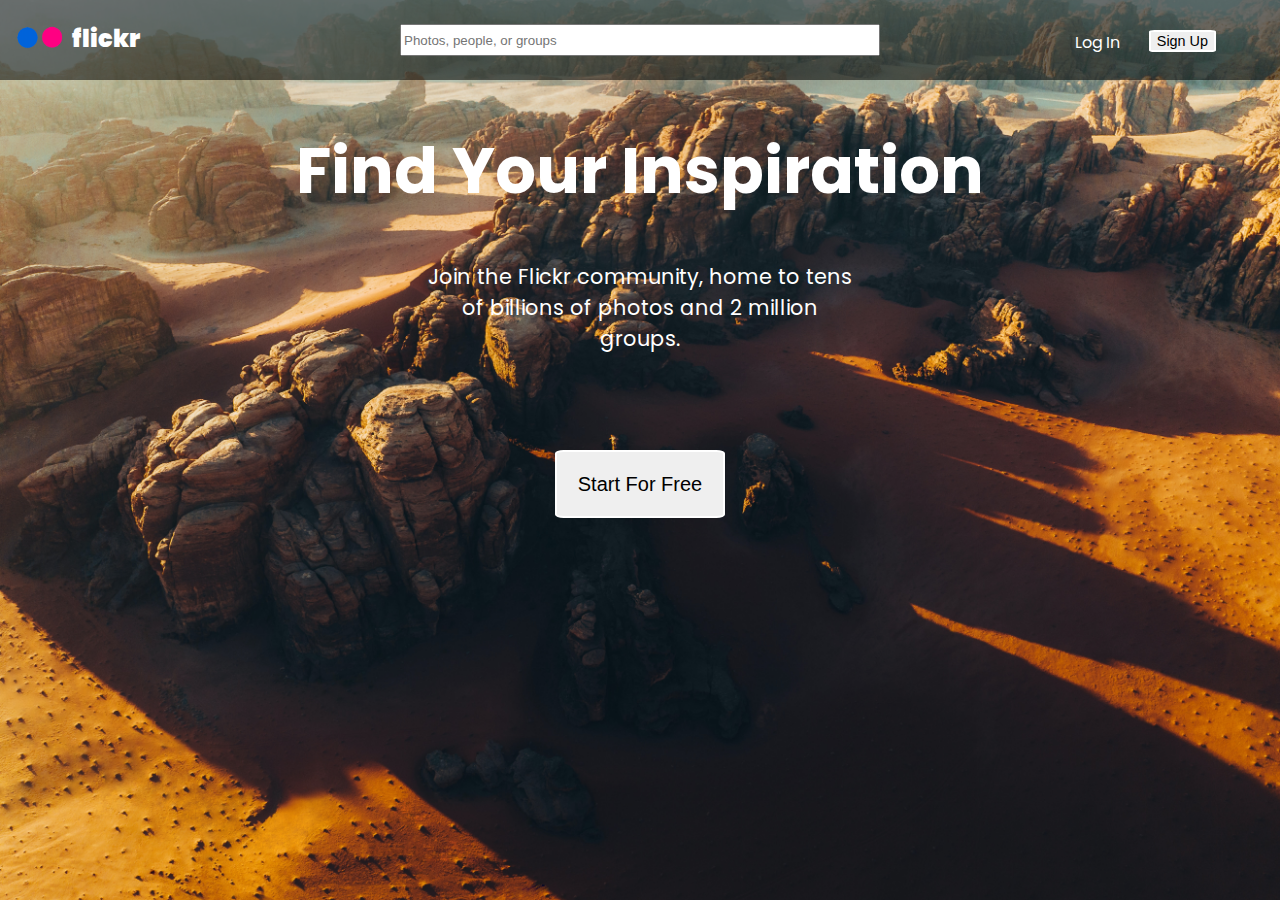
==== Flickr.html @ f09dc7c6 "Add files via upload" ====
<!DOCTYPE html>
<html lang="en">

<head>
    <meta charset="UTF-8">
    <meta name="viewport" content="width=device-width, initial-scale=1.0">
    <title>Flickr</title>
    <link rel="stylesheet" href="Flickr.css">
    <link rel="preconnect" href="https://fonts.googleapis.com">
    <link rel="preconnect" href="https://fonts.gstatic.com" crossorigin>
    <link href="https://fonts.googleapis.com/css2?family=Poppins&display=swap" rel="stylesheet">
</head>

<body>

    <div class="container">
        <header>
            <div class="left">
                <img class="logo" src="flickr-logo-png-17.png" alt="">
                <div class="logo-text">flickr</div>
            </div>
            <div class="mid">
                <input type="search" class="searchBar" placeholder="Photos, people, or groups">
            </div>
            <div class="right">
                <span class="login"><a href="#">Log In</a></span>
                <button class="signUp"><a href="#">Sign Up</a></button>
            </div>
        </header>
    </div>
    <div class="content">
        <h1 class="heading">Find Your Inspiration</h1>
        <div class="lower-heading">Join the Flickr community, home to tens of billions of photos and 2 million groups.
        </div>
    </div>
    <button class="start-button">Start For Free</button>
</body>

</html>
---- Flickr.css ----
body {
    margin: 0px;
    padding: 0px;
    background-image: url(neom.jpg);
    background-size: cover;
    background-repeat: no-repeat;
    height: 100vh;
    font-family: Poppins, sans-serif;

}


header {
    display: flex;
    justify-content: space-between;
    align-items: flex-start;
    color: white;
    background-color: rgba(0, 0, 0, 0.55);
}

div {
    margin: 0px;
    padding: 0px;
}

.logo {
    width: 3rem;
    height: 3rem;
    position: absolute;
    top: 0.9rem;
    left: 1rem;
}


.logo-text {
    display: inline;
    position: absolute;
    top: 1.3rem;
    left: 4.5rem;
    font-size: x-large;
    font-weight: 900;
}

.logo-text:hover {
    cursor: pointer;
}

.searchBar {
    margin: 1.5rem;
    width: 30rem;
    height: 2rem;
}

.login a {
    margin: 1rem;
    text-decoration: none;
    color: white;
    position: absolute;
    top: 0.9rem;
    right: 9rem;
}

.signUp {
    font-size: 0.9rem;
    border-radius: 8%;
    border: solid white 2px;
    font-weight: 500;
    position: absolute;
    top: 1.9rem;
    right: 4rem;

}

.signUp a {
    text-decoration: none;
    color: black;
}

.signUp:hover {
    cursor: pointer;
    background-color: grey;
}

.content {
    font-size: 2rem;
    color: white;
    font-weight: 350px;
    display: block;
    text-align: center;
    margin: auto;

}

.lower-heading {
    font-size: 1.3rem;
    text-align: center;
    width: 27rem;
    margin: auto;
}

.start-button {
    padding: 1.3rem;
    font-size: 20px;
    margin: auto;
    margin-top: 6rem;
    margin-bottom: 6rem;
    border: solid white 2px;
    border-radius: 5%;
    cursor: pointer;
    display: block;
}

.start-button:hover {
    background-color: grey;
}

@media(max-width:899px) {
    .login {
        margin-left: 3rem;
        margin-right: 1rem;

    }

}

@media(max-width:850px) {
    .searchBar {
        width: 20rem;
    }
}

@media(max-width:720px) {
    .login a {
        right: 7.5rem;
    }

    .signUp {
        right: 2rem;
    }
}

@media(max-width:660px) {
    .searchBar {
        width: 12rem;
    }

    .login a {
        right: 6rem;
    }

    .signUp {
        right: 2rem;
    }

    .logo {
        height: 2rem;
        width: 2rem;
        top: 1.75rem;
    }

    .logo-text {
        font-size: medium;
        font-weight: 500;
        top: 2rem;
        left: 3.5rem;
    }
}

@media(max-width:460px) {
    .searchBar {
        width: 8rem;
    }

    .login a,
    .signUp {
        font-size: small;
        margin-left: 1rem;
    }

    .login a {
        right: 4.7rem;
    }

    .signUp {
        right: 1rem;
    }

    .searchBar {
        margin-top: 1.5rem;
        margin-left: 1rem;
        margin-right: 1rem;
    }

    .logo {
        left: 0.5rem;
    }

    .logo-text {
        left: 3rem;
    }

    .content {
        font-size: large;
    }
}
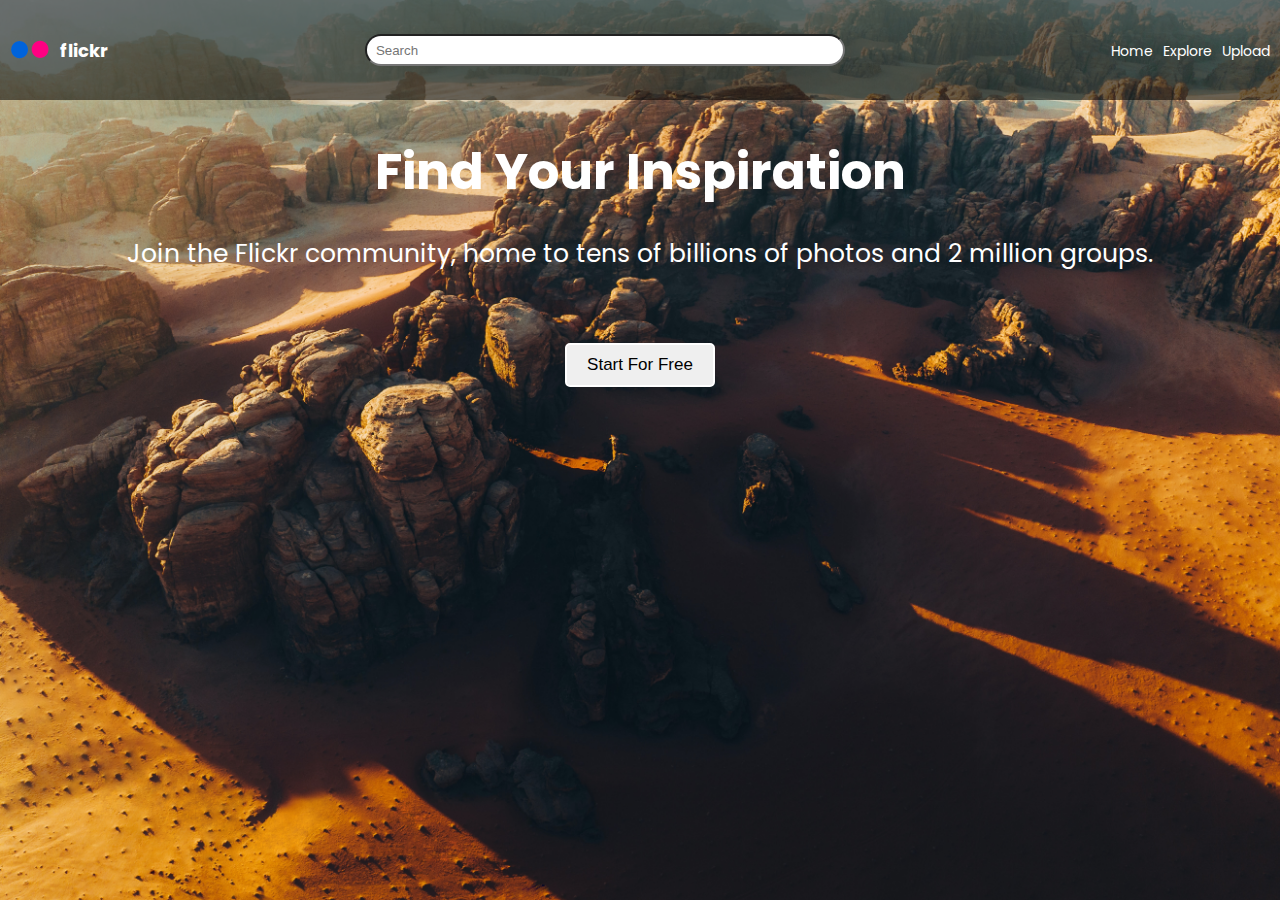
==== commit fc7a5f37: "Add files via upload" ====
--- a/Flickr.html
+++ b/Flickr.html
@@ -13,25 +13,32 @@
 
 <body>
 
-    <div class="container">
-        <header>
-            <div class="left">
-                <img class="logo" src="flickr-logo-png-17.png" alt="">
-                <div class="logo-text">flickr</div>
-            </div>
-            <div class="mid">
-                <input type="search" class="searchBar" placeholder="Photos, people, or groups">
-            </div>
-            <div class="right">
-                <span class="login"><a href="#">Log In</a></span>
-                <button class="signUp"><a href="#">Sign Up</a></button>
-            </div>
-        </header>
-    </div>
+    <header>
+        <div class="logo-container">
+            <img class="logo" src="flickr-logo-png-17.png" alt="">
+            <div class="logo-text">flickr</div>
+        </div>
+        <div class="search-container">
+            <input type="search" class="searchBar" placeholder="  Search">
+        </div>
+        <nav>
+            <ul>
+                <li><a href="#">Home</a></li>
+                <li><a href="#">Explore</a></li>
+                <li><a href="#">Upload</a></li>
+            </ul>
+        </nav>
+        <div class="menu-toggle">
+            <span></span>
+            <span></span>
+            <span></span>
+        </div>
+    </header>
+
     <div class="content">
         <h1 class="heading">Find Your Inspiration</h1>
-        <div class="lower-heading">Join the Flickr community, home to tens of billions of photos and 2 million groups.
-        </div>
+        <p class="subheading">Join the Flickr community, home to tens of billions of photos and 2 million groups.
+        </p>
     </div>
     <button class="start-button">Start For Free</button>
 </body>
--- a/Flickr.css
+++ b/Flickr.css
@@ -1,44 +1,55 @@
+html,
+body {
+    height: 100%;
+    overflow-x: hidden;
+}
+
+.container {
+    min-height: 100%;
+    display: flex;
+    flex-direction: column;
+}
+
+.content {
+    flex: 1;
+}
+
+/* The above part is added so that when the screen size reduces, no white space is seen. */
+
 body {
     margin: 0px;
     padding: 0px;
     background-image: url(neom.jpg);
     background-size: cover;
     background-repeat: no-repeat;
-    height: 100vh;
     font-family: Poppins, sans-serif;
 
 }
 
-
 header {
     display: flex;
+    align-items: center;
     justify-content: space-between;
-    align-items: flex-start;
+    background-color: rgba(0, 0, 0, 0.55);
     color: white;
-    background-color: rgba(0, 0, 0, 0.55);
+    padding: 10px;
 }
 
-div {
-    margin: 0px;
-    padding: 0px;
+.logo-container {
+    display: flex;
+    align-items: center;
 }
 
 .logo {
-    width: 3rem;
-    height: 3rem;
-    position: absolute;
-    top: 0.9rem;
-    left: 1rem;
+    width: 40px;
+    height: 40px;
+    margin-right: 10px;
 }
 
 
 .logo-text {
-    display: inline;
-    position: absolute;
-    top: 1.3rem;
-    left: 4.5rem;
-    font-size: x-large;
-    font-weight: 900;
+    font-size: 18px;
+    font-weight: 700;
 }
 
 .logo-text:hover {
@@ -49,157 +60,112 @@
     margin: 1.5rem;
     width: 30rem;
     height: 2rem;
+    border-radius: 25px;
 }
 
-.login a {
-    margin: 1rem;
-    text-decoration: none;
-    color: white;
-    position: absolute;
-    top: 0.9rem;
-    right: 9rem;
+.menu-toggle {
+    display: none;
+    flex-direction: column;
+    justify-content: center;
+    cursor: pointer;
 }
 
-.signUp {
-    font-size: 0.9rem;
-    border-radius: 8%;
-    border: solid white 2px;
-    font-weight: 500;
-    position: absolute;
-    top: 1.9rem;
-    right: 4rem;
-
+.menu-toggle span {
+    width: 25px;
+    height: 3px;
+    background-color: white;
+    margin-bottom: 4px;
 }
 
-.signUp a {
-    text-decoration: none;
-    color: black;
+nav,
+nav ul {
+    display: flex;
 }
 
-.signUp:hover {
-    cursor: pointer;
-    background-color: grey;
+nav ul {
+    list-style: none;
+    margin: 0;
+    padding: 0;
+}
+
+nav ul li {
+    margin-left: 10px;
+}
+
+nav ul li a {
+    color: white;
+    text-decoration: none;
+    font-size: 14px;
 }
 
 .content {
-    font-size: 2rem;
     color: white;
-    font-weight: 350px;
     display: block;
     text-align: center;
-    margin: auto;
-
 }
 
-.lower-heading {
-    font-size: 1.3rem;
-    text-align: center;
-    width: 27rem;
-    margin: auto;
+.heading {
+    font-size: 50px;
+    font-weight: 350px;
+    margin-bottom: 10px;
+}
+
+.subheading {
+    font-size: 25px;
 }
 
 .start-button {
-    padding: 1.3rem;
-    font-size: 20px;
-    margin: auto;
-    margin-top: 6rem;
-    margin-bottom: 6rem;
+    display: block;
+    margin: 70px auto;
+    padding: 10px 20px;
+    font-size: 17px;
     border: solid white 2px;
-    border-radius: 5%;
+    border-radius: 5px;
     cursor: pointer;
-    display: block;
 }
 
-.start-button:hover {
-    background-color: grey;
-}
-
-@media(max-width:899px) {
-    .login {
-        margin-left: 3rem;
-        margin-right: 1rem;
-
+@media(max-width: 805px) {
+    .logo-text {
+        font-size: 16px;
     }
 
-}
+    nav ul li {
+        margin: 5px 2px;
+    }
 
-@media(max-width:850px) {
+    nav ul li a {
+        font-size: 12px;
+    }
+
     .searchBar {
-        width: 20rem;
+        width: 10rem;
     }
 }
 
-@media(max-width:720px) {
-    .login a {
-        right: 7.5rem;
+
+@media(max-width: 450px) {
+
+    .menu-toggle {
+        display: flex;
     }
 
-    .signUp {
-        right: 2rem;
-    }
-}
-
-@media(max-width:660px) {
-    .searchBar {
-        width: 12rem;
+    nav {
+        display: none;
     }
 
-    .login a {
-        right: 6rem;
-    }
-
-    .signUp {
-        right: 2rem;
-    }
-
-    .logo {
-        height: 2rem;
-        width: 2rem;
-        top: 1.75rem;
-    }
-
-    .logo-text {
-        font-size: medium;
-        font-weight: 500;
-        top: 2rem;
-        left: 3.5rem;
-    }
-}
-
-@media(max-width:460px) {
-    .searchBar {
-        width: 8rem;
-    }
-
-    .login a,
-    .signUp {
-        font-size: small;
-        margin-left: 1rem;
-    }
-
-    .login a {
-        right: 4.7rem;
-    }
-
-    .signUp {
-        right: 1rem;
+    nav ul li {
+        margin: 5px 1px;
     }
 
     .searchBar {
-        margin-top: 1.5rem;
-        margin-left: 1rem;
-        margin-right: 1rem;
+        width: 7rem;
     }
 
-    .logo {
-        left: 0.5rem;
+    .start-button {
+        font-size: 14px;
     }
 
-    .logo-text {
-        left: 3rem;
-    }
-
-    .content {
-        font-size: large;
+    header {
+        justify-content: space-around
     }
 }